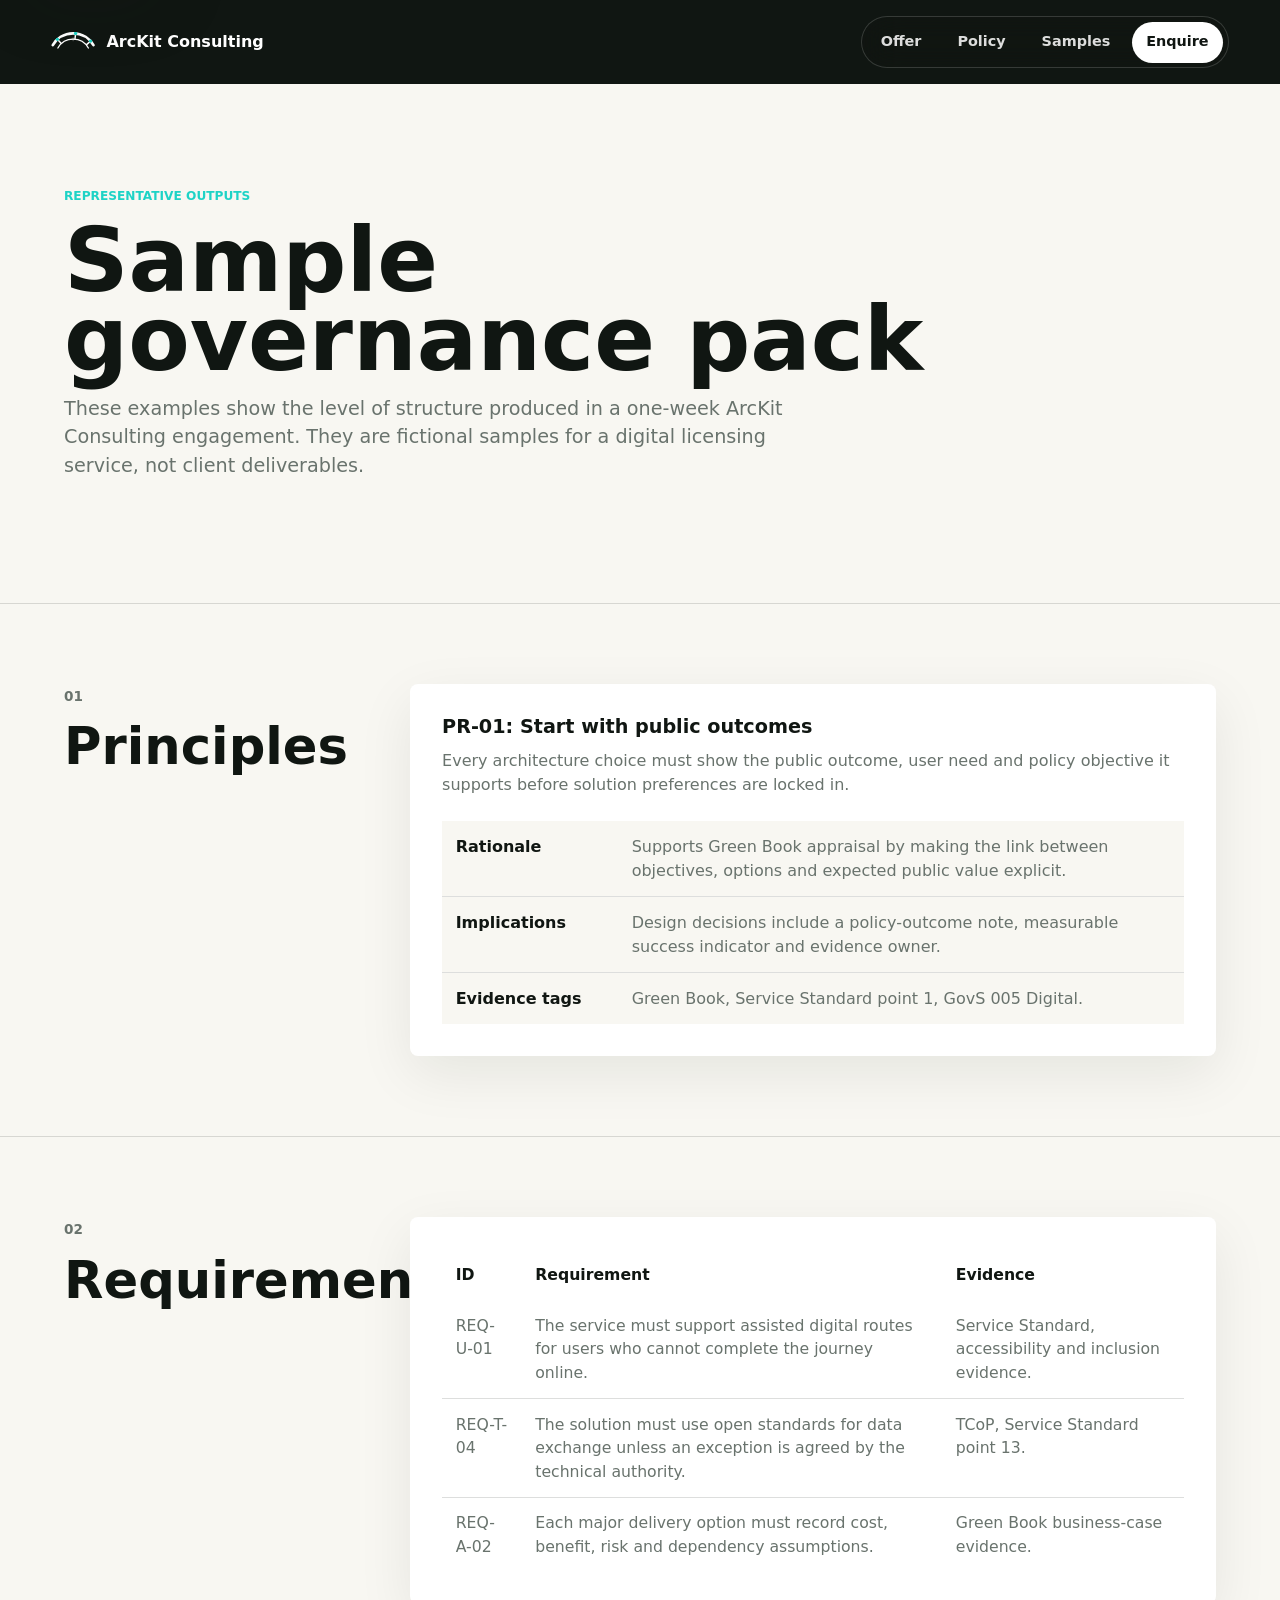
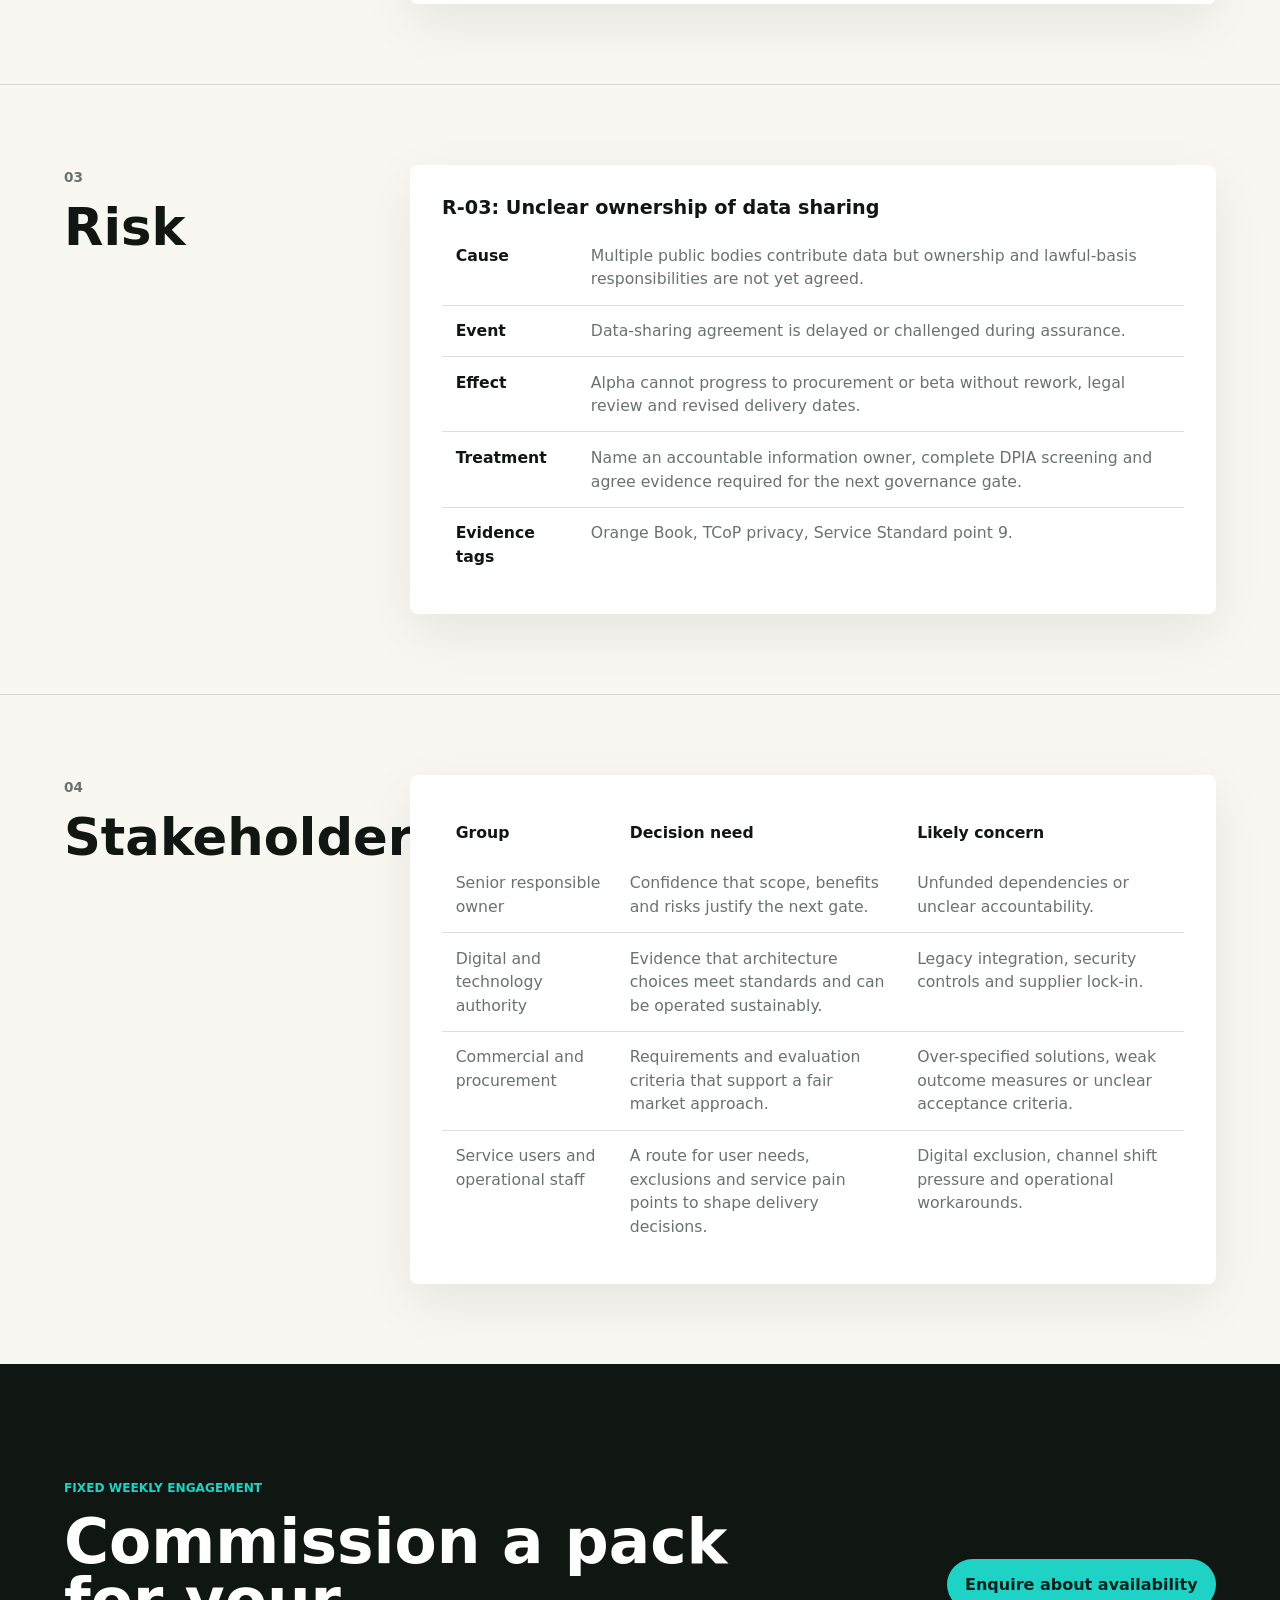
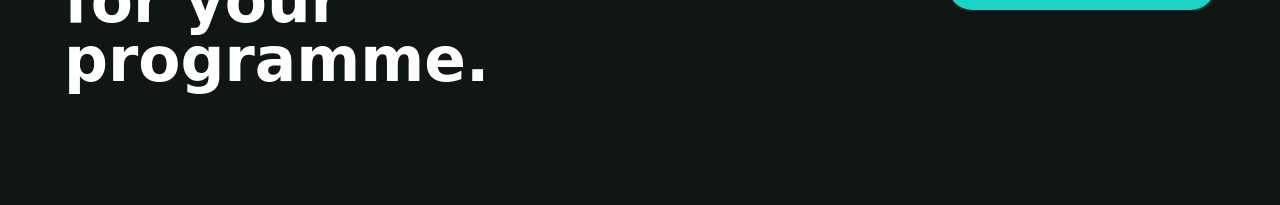
==== samples/governance-pack.html @ 8e113136 "feat: improve consulting site seo content" ====
<!doctype html>
<html lang="en">
  <head>
    <meta charset="utf-8">
    <meta name="viewport" content="width=device-width, initial-scale=1">
    <title>Sample Governance Pack | ArcKit Consulting</title>
    <meta
      name="description"
      content="Sample ArcKit Consulting outputs for a public sector architecture governance pack: principles, requirements, risk and stakeholders."
    >
    <link rel="canonical" href="https://tractorjuice.github.io/arckit-consulting/samples/governance-pack.html">
    <meta property="og:title" content="Sample Governance Pack | ArcKit Consulting">
    <meta
      property="og:description"
      content="Representative examples of the principles, requirements, risk and stakeholder outputs produced by ArcKit Consulting."
    >
    <meta property="og:type" content="article">
    <meta property="og:url" content="https://tractorjuice.github.io/arckit-consulting/samples/governance-pack.html">
    <meta property="og:image" content="https://tractorjuice.github.io/arckit-consulting/assets/hero-governance-pack.png">
    <meta name="twitter:card" content="summary_large_image">
    <link rel="icon" href="../assets/arckit-mark.svg" type="image/svg+xml">
    <link rel="stylesheet" href="../styles.css">
  </head>
  <body class="subpage">
    <a class="skip-link" href="#main">Skip to content</a>

    <header class="site-header" aria-label="Primary navigation">
      <a class="brand" href="../index.html" aria-label="ArcKit Consulting home">
        <img src="../assets/arckit-mark.svg" width="44" height="20" alt="">
        <span>ArcKit Consulting</span>
      </a>
      <nav>
        <a href="../index.html#offer">Offer</a>
        <a href="../index.html#policy">Policy</a>
        <a href="../index.html#samples">Samples</a>
        <a class="nav-cta" href="mailto:mark.craddock@mcc.co.uk?subject=ArcKit%20Consulting%20enquiry">Enquire</a>
      </nav>
    </header>

    <main id="main" class="sample-page">
      <section class="sample-hero">
        <div class="section-kicker">Representative outputs</div>
        <h1>Sample governance pack</h1>
        <p>
          These examples show the level of structure produced in a one-week ArcKit Consulting engagement. They are fictional samples for a digital licensing service, not client deliverables.
        </p>
      </section>

      <section class="sample-output" aria-labelledby="principles-title">
        <div>
          <span class="doc-index">01</span>
          <h2 id="principles-title">Principles</h2>
        </div>
        <div class="sample-block">
          <h3>PR-01: Start with public outcomes</h3>
          <p>
            Every architecture choice must show the public outcome, user need and policy objective it supports before solution preferences are locked in.
          </p>
          <dl>
            <div>
              <dt>Rationale</dt>
              <dd>Supports Green Book appraisal by making the link between objectives, options and expected public value explicit.</dd>
            </div>
            <div>
              <dt>Implications</dt>
              <dd>Design decisions include a policy-outcome note, measurable success indicator and evidence owner.</dd>
            </div>
            <div>
              <dt>Evidence tags</dt>
              <dd>Green Book, Service Standard point 1, GovS 005 Digital.</dd>
            </div>
          </dl>
        </div>
      </section>

      <section class="sample-output" aria-labelledby="requirements-title">
        <div>
          <span class="doc-index">02</span>
          <h2 id="requirements-title">Requirements</h2>
        </div>
        <div class="sample-block">
          <table>
            <thead>
              <tr>
                <th>ID</th>
                <th>Requirement</th>
                <th>Evidence</th>
              </tr>
            </thead>
            <tbody>
              <tr>
                <td data-label="ID">REQ-U-01</td>
                <td data-label="Requirement">The service must support assisted digital routes for users who cannot complete the journey online.</td>
                <td data-label="Evidence">Service Standard, accessibility and inclusion evidence.</td>
              </tr>
              <tr>
                <td data-label="ID">REQ-T-04</td>
                <td data-label="Requirement">The solution must use open standards for data exchange unless an exception is agreed by the technical authority.</td>
                <td data-label="Evidence">TCoP, Service Standard point 13.</td>
              </tr>
              <tr>
                <td data-label="ID">REQ-A-02</td>
                <td data-label="Requirement">Each major delivery option must record cost, benefit, risk and dependency assumptions.</td>
                <td data-label="Evidence">Green Book business-case evidence.</td>
              </tr>
            </tbody>
          </table>
        </div>
      </section>

      <section class="sample-output" aria-labelledby="risk-title">
        <div>
          <span class="doc-index">03</span>
          <h2 id="risk-title">Risk</h2>
        </div>
        <div class="sample-block">
          <h3>R-03: Unclear ownership of data sharing</h3>
          <table>
            <tbody>
              <tr>
                <th scope="row">Cause</th>
                <td>Multiple public bodies contribute data but ownership and lawful-basis responsibilities are not yet agreed.</td>
              </tr>
              <tr>
                <th scope="row">Event</th>
                <td>Data-sharing agreement is delayed or challenged during assurance.</td>
              </tr>
              <tr>
                <th scope="row">Effect</th>
                <td>Alpha cannot progress to procurement or beta without rework, legal review and revised delivery dates.</td>
              </tr>
              <tr>
                <th scope="row">Treatment</th>
                <td>Name an accountable information owner, complete DPIA screening and agree evidence required for the next governance gate.</td>
              </tr>
              <tr>
                <th scope="row">Evidence tags</th>
                <td>Orange Book, TCoP privacy, Service Standard point 9.</td>
              </tr>
            </tbody>
          </table>
        </div>
      </section>

      <section class="sample-output" aria-labelledby="stakeholders-title">
        <div>
          <span class="doc-index">04</span>
          <h2 id="stakeholders-title">Stakeholders</h2>
        </div>
        <div class="sample-block">
          <table>
            <thead>
              <tr>
                <th>Group</th>
                <th>Decision need</th>
                <th>Likely concern</th>
              </tr>
            </thead>
            <tbody>
              <tr>
                <td data-label="Group">Senior responsible owner</td>
                <td data-label="Decision need">Confidence that scope, benefits and risks justify the next gate.</td>
                <td data-label="Likely concern">Unfunded dependencies or unclear accountability.</td>
              </tr>
              <tr>
                <td data-label="Group">Digital and technology authority</td>
                <td data-label="Decision need">Evidence that architecture choices meet standards and can be operated sustainably.</td>
                <td data-label="Likely concern">Legacy integration, security controls and supplier lock-in.</td>
              </tr>
              <tr>
                <td data-label="Group">Commercial and procurement</td>
                <td data-label="Decision need">Requirements and evaluation criteria that support a fair market approach.</td>
                <td data-label="Likely concern">Over-specified solutions, weak outcome measures or unclear acceptance criteria.</td>
              </tr>
              <tr>
                <td data-label="Group">Service users and operational staff</td>
                <td data-label="Decision need">A route for user needs, exclusions and service pain points to shape delivery decisions.</td>
                <td data-label="Likely concern">Digital exclusion, channel shift pressure and operational workarounds.</td>
              </tr>
            </tbody>
          </table>
        </div>
      </section>

      <section class="cta-section">
        <div>
          <p class="eyebrow">Fixed weekly engagement</p>
          <h2>Commission a pack for your programme.</h2>
        </div>
        <a class="button primary" href="mailto:mark.craddock@mcc.co.uk?subject=ArcKit%20Consulting%20sample%20pack%20enquiry">Enquire about availability</a>
      </section>
    </main>
  </body>
</html>
---- styles.css ----
:root {
  --ink: #101612;
  --ink-soft: #26332d;
  --paper: #f8f7f2;
  --white: #ffffff;
  --muted: #69736d;
  --line: rgba(16, 22, 18, 0.14);
  --green: #0e7a5f;
  --green-bright: #1ed3c6;
  --red: #c7493a;
  --amber: #d7922a;
  --violet: #6b5bd6;
  --shadow: 0 24px 70px rgba(16, 22, 18, 0.16);
  color-scheme: light;
}

* {
  box-sizing: border-box;
}

html {
  scroll-behavior: smooth;
}

body {
  margin: 0;
  background: var(--paper);
  color: var(--ink);
  font-family: Inter, ui-sans-serif, system-ui, -apple-system, BlinkMacSystemFont, "Segoe UI", sans-serif;
  line-height: 1.5;
}

body::selection {
  background: rgba(30, 211, 198, 0.32);
}

a {
  color: inherit;
  text-decoration: none;
}

img {
  display: block;
  max-width: 100%;
}

.skip-link {
  position: fixed;
  top: 1rem;
  left: 1rem;
  z-index: 20;
  transform: translateY(-180%);
  border-radius: 999px;
  background: var(--white);
  color: var(--ink);
  padding: 0.75rem 1rem;
  box-shadow: var(--shadow);
  transition: transform 0.2s ease;
}

.skip-link:focus {
  transform: translateY(0);
}

.site-header {
  position: fixed;
  top: 0;
  left: 0;
  right: 0;
  z-index: 10;
  display: flex;
  align-items: center;
  justify-content: space-between;
  gap: 1rem;
  padding: 1rem clamp(1rem, 4vw, 3.5rem);
  color: var(--white);
}

.site-header::before {
  content: "";
  position: absolute;
  inset: 0;
  z-index: -1;
  background: linear-gradient(180deg, rgba(16, 22, 18, 0.74), rgba(16, 22, 18, 0));
  pointer-events: none;
}

.subpage .site-header {
  position: sticky;
  background: var(--ink);
}

.subpage .site-header::before {
  display: none;
}

.brand,
.footer-brand {
  display: inline-flex;
  align-items: center;
  gap: 0.7rem;
  font-weight: 760;
}

.brand img,
.footer-brand img {
  width: 44px;
  height: auto;
}

nav {
  display: flex;
  align-items: center;
  gap: 0.45rem;
  border: 1px solid rgba(255, 255, 255, 0.16);
  border-radius: 999px;
  background: rgba(16, 22, 18, 0.44);
  padding: 0.3rem;
  backdrop-filter: blur(18px);
}

nav a {
  border-radius: 999px;
  padding: 0.6rem 0.9rem;
  color: rgba(255, 255, 255, 0.86);
  font-size: 0.9rem;
  font-weight: 680;
}

nav a:hover,
nav a:focus-visible {
  background: rgba(255, 255, 255, 0.13);
  color: var(--white);
}

.nav-cta {
  background: var(--white);
  color: var(--ink);
}

.hero {
  position: relative;
  display: grid;
  min-height: 88svh;
  overflow: hidden;
  padding: 8rem clamp(1rem, 5vw, 4rem) 4rem;
  color: var(--white);
}

.hero-media,
.hero-shade {
  position: absolute;
  inset: 0;
  width: 100%;
  height: 100%;
}

.hero-media {
  object-fit: cover;
  object-position: center;
}

.hero-shade {
  background:
    linear-gradient(90deg, rgba(16, 22, 18, 0.92) 0%, rgba(16, 22, 18, 0.72) 38%, rgba(16, 22, 18, 0.26) 73%),
    linear-gradient(180deg, rgba(16, 22, 18, 0.14) 0%, rgba(16, 22, 18, 0.72) 100%);
}

.hero-content {
  position: relative;
  z-index: 1;
  align-self: end;
  width: min(760px, 100%);
}

.eyebrow,
.section-kicker {
  margin: 0 0 1rem;
  color: var(--green-bright);
  font-size: 0.76rem;
  font-weight: 800;
  letter-spacing: 0;
  text-transform: uppercase;
}

h1,
h2,
h3,
p {
  margin-top: 0;
}

h1 {
  margin-bottom: 1rem;
  font-size: clamp(4.1rem, 8vw, 8.5rem);
  line-height: 0.88;
  letter-spacing: 0;
}

h2 {
  margin-bottom: 0;
  font-size: clamp(2.25rem, 4.8vw, 5rem);
  line-height: 0.96;
  letter-spacing: 0;
}

h3 {
  margin-bottom: 0.7rem;
  font-size: 1.2rem;
  line-height: 1.15;
}

.hero-copy {
  max-width: 660px;
  margin-bottom: 2rem;
  color: rgba(255, 255, 255, 0.86);
  font-size: clamp(1.15rem, 2vw, 1.45rem);
}

.hero-actions,
.cta-section {
  display: flex;
  flex-wrap: wrap;
  gap: 0.8rem;
  align-items: center;
}

.button {
  display: inline-flex;
  align-items: center;
  justify-content: center;
  min-height: 3rem;
  border-radius: 999px;
  padding: 0.85rem 1.15rem;
  font-weight: 800;
  transition: transform 0.2s ease, background 0.2s ease, border-color 0.2s ease;
}

.button:hover,
.button:focus-visible {
  transform: translateY(-2px);
}

.button.primary {
  background: var(--green-bright);
  color: #05221d;
}

.button.secondary {
  border: 1px solid rgba(255, 255, 255, 0.28);
  background: rgba(255, 255, 255, 0.08);
  color: var(--white);
}

.button.dark {
  background: var(--ink);
  color: var(--white);
}

.hero-panel {
  position: absolute;
  right: clamp(1rem, 4vw, 3.5rem);
  bottom: 3.5rem;
  z-index: 1;
  width: min(300px, calc(100% - 2rem));
  border: 1px solid rgba(255, 255, 255, 0.2);
  border-radius: 8px;
  background: rgba(16, 22, 18, 0.56);
  padding: 1.1rem;
  box-shadow: 0 22px 70px rgba(0, 0, 0, 0.28);
  backdrop-filter: blur(20px);
}

.price {
  display: block;
  font-size: 4rem;
  font-weight: 840;
  line-height: 0.92;
  letter-spacing: 0;
}

.price-note {
  display: block;
  margin: 0.2rem 0 1rem;
  color: rgba(255, 255, 255, 0.72);
}

.panel-line {
  display: block;
  border-top: 1px solid rgba(255, 255, 255, 0.18);
  padding: 0.64rem 0;
  color: rgba(255, 255, 255, 0.86);
  font-weight: 720;
}

.signal-band {
  display: grid;
  grid-template-columns: repeat(3, 1fr);
  gap: 1px;
  background: var(--line);
  border-bottom: 1px solid var(--line);
}

.signal-band div {
  background: var(--white);
  padding: clamp(1.15rem, 3vw, 2rem) clamp(1rem, 4vw, 3.5rem);
}

.signal-band strong,
.signal-band span {
  display: block;
}

.signal-band strong {
  font-size: clamp(1.45rem, 3vw, 2.2rem);
  line-height: 1;
}

.signal-band span {
  margin-top: 0.45rem;
  color: var(--muted);
}

.section,
.delivery,
.outcomes,
.cta-section,
footer {
  padding: clamp(4.5rem, 9vw, 8rem) clamp(1rem, 5vw, 4rem);
}

.split,
.delivery-header {
  display: grid;
  grid-template-columns: minmax(0, 0.95fr) minmax(300px, 0.75fr);
  gap: clamp(2rem, 6vw, 5rem);
  align-items: start;
}

.intro-copy,
.lead,
.delivery-header p,
.outcome-columns p,
footer p {
  color: var(--muted);
  font-size: 1.03rem;
}

.intro-copy p:last-child {
  margin-bottom: 0;
}

.document-grid {
  display: grid;
  grid-template-columns: repeat(4, 1fr);
  gap: 1px;
  background: var(--line);
  border-block: 1px solid var(--line);
}

.doc-card {
  position: relative;
  min-height: 21rem;
  overflow: hidden;
  background: var(--white);
  padding: clamp(1.2rem, 3vw, 2rem);
}

.doc-card::before {
  content: "";
  position: absolute;
  inset: auto 1.2rem 1.2rem auto;
  width: 5rem;
  aspect-ratio: 1;
  border-radius: 50%;
  opacity: 0.14;
}

.accent-green::before {
  background: var(--green);
}

.accent-red::before {
  background: var(--red);
}

.accent-amber::before {
  background: var(--amber);
}

.accent-ink::before {
  background: var(--violet);
}

.doc-index {
  display: inline-block;
  margin-bottom: 7rem;
  color: var(--muted);
  font-size: 0.85rem;
  font-weight: 800;
}

.doc-card p,
.benefit-list p,
.timeline p {
  color: var(--muted);
}

.public-sector {
  background: #101612;
  color: var(--white);
}

.public-sector .lead,
.public-sector .benefit-list p {
  color: rgba(255, 255, 255, 0.68);
}

.benefit-list {
  display: grid;
  gap: 1rem;
}

.benefit-list div {
  border-top: 1px solid rgba(255, 255, 255, 0.18);
  padding-top: 1rem;
}

.value-section,
.policy-section,
.samples-section {
  padding: clamp(4.5rem, 9vw, 8rem) clamp(1rem, 5vw, 4rem);
}

.value-section {
  display: grid;
  grid-template-columns: minmax(0, 0.85fr) minmax(320px, 1fr);
  gap: clamp(2rem, 6vw, 5rem);
  background: var(--ink);
  color: var(--white);
}

.value-grid {
  display: grid;
  grid-template-columns: repeat(2, 1fr);
  gap: 1px;
  background: rgba(255, 255, 255, 0.16);
  border: 1px solid rgba(255, 255, 255, 0.16);
}

.value-grid article {
  min-height: 13rem;
  background: rgba(255, 255, 255, 0.055);
  padding: 1rem;
}

.value-grid span {
  display: block;
  margin-bottom: 2.8rem;
  color: var(--green-bright);
  font-size: 0.82rem;
  font-weight: 840;
}

.value-grid p {
  color: rgba(255, 255, 255, 0.66);
}

.policy-section {
  background: var(--white);
}

.policy-header,
.samples-section {
  display: grid;
  grid-template-columns: minmax(0, 0.92fr) minmax(320px, 1fr);
  gap: clamp(2rem, 6vw, 5rem);
  align-items: start;
}

.policy-header {
  margin-bottom: clamp(2rem, 5vw, 4rem);
}

.policy-header p {
  color: var(--muted);
  font-size: 1.08rem;
}

.policy-grid {
  display: grid;
  grid-template-columns: repeat(5, 1fr);
  gap: 1px;
  background: var(--line);
  border: 1px solid var(--line);
}

.policy-grid a {
  min-height: 17rem;
  background: var(--paper);
  padding: 1.15rem;
  transition: background 0.2s ease, transform 0.2s ease;
}

.policy-grid a:hover,
.policy-grid a:focus-visible {
  background: #eef7f3;
  transform: translateY(-2px);
}

.policy-grid span,
.sample-preview span {
  display: block;
  margin-bottom: 2.5rem;
  color: var(--green);
  font-size: 0.78rem;
  font-weight: 800;
  text-transform: uppercase;
}

.policy-grid p,
.sample-preview p {
  color: var(--muted);
}

.samples-section {
  background: #eef2ed;
}

.sample-preview {
  display: grid;
  grid-template-columns: repeat(2, 1fr);
  gap: 1px;
  background: var(--line);
  border: 1px solid var(--line);
}

.sample-preview article {
  background: var(--white);
  padding: 1rem;
}

.samples-section .button {
  align-self: start;
  grid-column: 2;
  justify-self: start;
}

.delivery {
  background: var(--white);
}

.delivery-header {
  margin-bottom: clamp(2rem, 5vw, 4rem);
}

.timeline {
  display: grid;
  grid-template-columns: repeat(5, 1fr);
  gap: 1px;
  margin: 0;
  padding: 0;
  list-style: none;
  background: var(--line);
  border: 1px solid var(--line);
}

.timeline li {
  background: var(--paper);
  padding: clamp(1rem, 2.5vw, 1.4rem);
}

.timeline span {
  display: inline-block;
  margin-bottom: 1.8rem;
  border-radius: 999px;
  background: var(--ink);
  color: var(--white);
  padding: 0.3rem 0.55rem;
  font-size: 0.78rem;
  font-weight: 800;
}

.timeline strong {
  display: block;
  margin-bottom: 0.5rem;
  font-size: 1.08rem;
}

.timeline p {
  margin-bottom: 0;
  font-size: 0.95rem;
}

.outcomes {
  display: grid;
  grid-template-columns: minmax(0, 0.72fr) minmax(320px, 1fr);
  gap: clamp(2rem, 6vw, 5rem);
}

.outcome-columns {
  display: grid;
  grid-template-columns: repeat(3, 1fr);
  gap: 1rem;
}

.outcome-columns div {
  border-left: 4px solid var(--green);
  background: rgba(255, 255, 255, 0.62);
  padding: 1rem;
}

.outcome-columns div:nth-child(2) {
  border-color: var(--red);
}

.outcome-columns div:nth-child(3) {
  border-color: var(--amber);
}

.outcome-columns p {
  margin-bottom: 0;
}

.cta-section {
  justify-content: space-between;
  background: var(--ink);
  color: var(--white);
}

.cta-section h2 {
  max-width: 720px;
}

footer {
  display: flex;
  align-items: center;
  justify-content: space-between;
  gap: 1rem;
  background: #070a08;
  color: var(--white);
  padding-block: 1.5rem;
}

footer p {
  margin-bottom: 0;
  color: rgba(255, 255, 255, 0.64);
}

.sample-page {
  background: var(--paper);
}

.sample-hero {
  padding: clamp(4rem, 8vw, 7rem) clamp(1rem, 5vw, 4rem);
}

.sample-hero h1 {
  max-width: 900px;
  color: var(--ink);
  font-size: clamp(3.4rem, 7vw, 7rem);
}

.sample-hero p {
  max-width: 740px;
  color: var(--muted);
  font-size: 1.2rem;
}

.sample-output {
  display: grid;
  grid-template-columns: minmax(0, 0.35fr) minmax(320px, 1fr);
  gap: clamp(1.5rem, 5vw, 4rem);
  border-top: 1px solid var(--line);
  padding: clamp(3rem, 7vw, 5rem) clamp(1rem, 5vw, 4rem);
}

.sample-output .doc-index {
  margin-bottom: 1rem;
}

.sample-output h2 {
  font-size: clamp(2rem, 4vw, 3.2rem);
}

.sample-block {
  border-radius: 8px;
  background: var(--white);
  padding: clamp(1rem, 3vw, 2rem);
  box-shadow: 0 18px 55px rgba(16, 22, 18, 0.08);
}

.sample-block p {
  color: var(--muted);
}

.sample-block dl {
  display: grid;
  gap: 1px;
  margin: 1.5rem 0 0;
  background: var(--line);
}

.sample-block dl div {
  display: grid;
  grid-template-columns: 10rem 1fr;
  gap: 1rem;
  background: var(--paper);
  padding: 0.85rem;
}

.sample-block dt,
.sample-block th {
  color: var(--ink);
  font-weight: 820;
  text-align: left;
}

.sample-block dd {
  margin: 0;
  color: var(--muted);
}

.sample-block table {
  width: 100%;
  border-collapse: collapse;
  font-size: 0.98rem;
}

.sample-block th,
.sample-block td {
  border-bottom: 1px solid var(--line);
  padding: 0.85rem;
  vertical-align: top;
}

.sample-block td {
  color: var(--muted);
}

.sample-block tr:last-child th,
.sample-block tr:last-child td {
  border-bottom: 0;
}

@media (max-width: 1080px) {
  .hero {
    min-height: 92svh;
  }

  .hero-panel {
    position: relative;
    right: auto;
    bottom: auto;
    align-self: end;
    margin-top: 2rem;
  }

  .document-grid,
  .timeline,
  .outcome-columns,
  .policy-grid,
  .sample-preview {
    grid-template-columns: repeat(2, 1fr);
  }

  .outcomes,
  .value-section,
  .policy-header,
  .samples-section,
  .sample-output {
    grid-template-columns: 1fr;
  }

  .samples-section .button {
    grid-column: 1;
  }
}

@media (max-width: 760px) {
  .site-header {
    position: absolute;
    align-items: flex-start;
  }

  .brand span {
    max-width: 7.4rem;
    line-height: 1.1;
  }

  nav {
    justify-content: flex-end;
    max-width: 13.2rem;
    border-radius: 8px;
    flex-wrap: wrap;
  }

  nav a {
    padding: 0.5rem 0.62rem;
    font-size: 0.8rem;
  }

  .nav-cta {
    display: none;
  }

  .hero {
    min-height: 91svh;
    padding-top: 8.8rem;
  }

  .hero-shade {
    background:
      linear-gradient(180deg, rgba(16, 22, 18, 0.78) 0%, rgba(16, 22, 18, 0.6) 35%, rgba(16, 22, 18, 0.9) 100%),
      linear-gradient(90deg, rgba(16, 22, 18, 0.7), rgba(16, 22, 18, 0.2));
  }

  h1 {
    font-size: 4rem;
  }

  h2 {
    font-size: 2.35rem;
  }

  .split,
  .delivery-header,
  .signal-band {
    grid-template-columns: 1fr;
  }

  .document-grid,
  .timeline,
  .outcome-columns,
  .value-grid,
  .policy-grid,
  .sample-preview {
    grid-template-columns: 1fr;
  }

  .doc-card {
    min-height: 15rem;
  }

  .doc-index {
    margin-bottom: 3rem;
  }

  .cta-section,
  footer {
    align-items: flex-start;
    flex-direction: column;
  }

  .sample-block {
    overflow-x: visible;
  }

  .sample-block dl div {
    grid-template-columns: 1fr;
  }

  .sample-block table,
  .sample-block thead,
  .sample-block tbody,
  .sample-block tr,
  .sample-block th,
  .sample-block td {
    display: block;
    width: 100%;
  }

  .sample-block thead {
    display: none;
  }

  .sample-block tr {
    border-bottom: 1px solid var(--line);
    padding: 0.65rem 0;
  }

  .sample-block tr:last-child {
    border-bottom: 0;
  }

  .sample-block th,
  .sample-block td {
    border-bottom: 0;
    padding: 0.35rem 0;
  }

  .sample-block td[data-label]::before {
    content: attr(data-label);
    display: block;
    margin-bottom: 0.15rem;
    color: var(--ink);
    font-size: 0.76rem;
    font-weight: 820;
  }
}
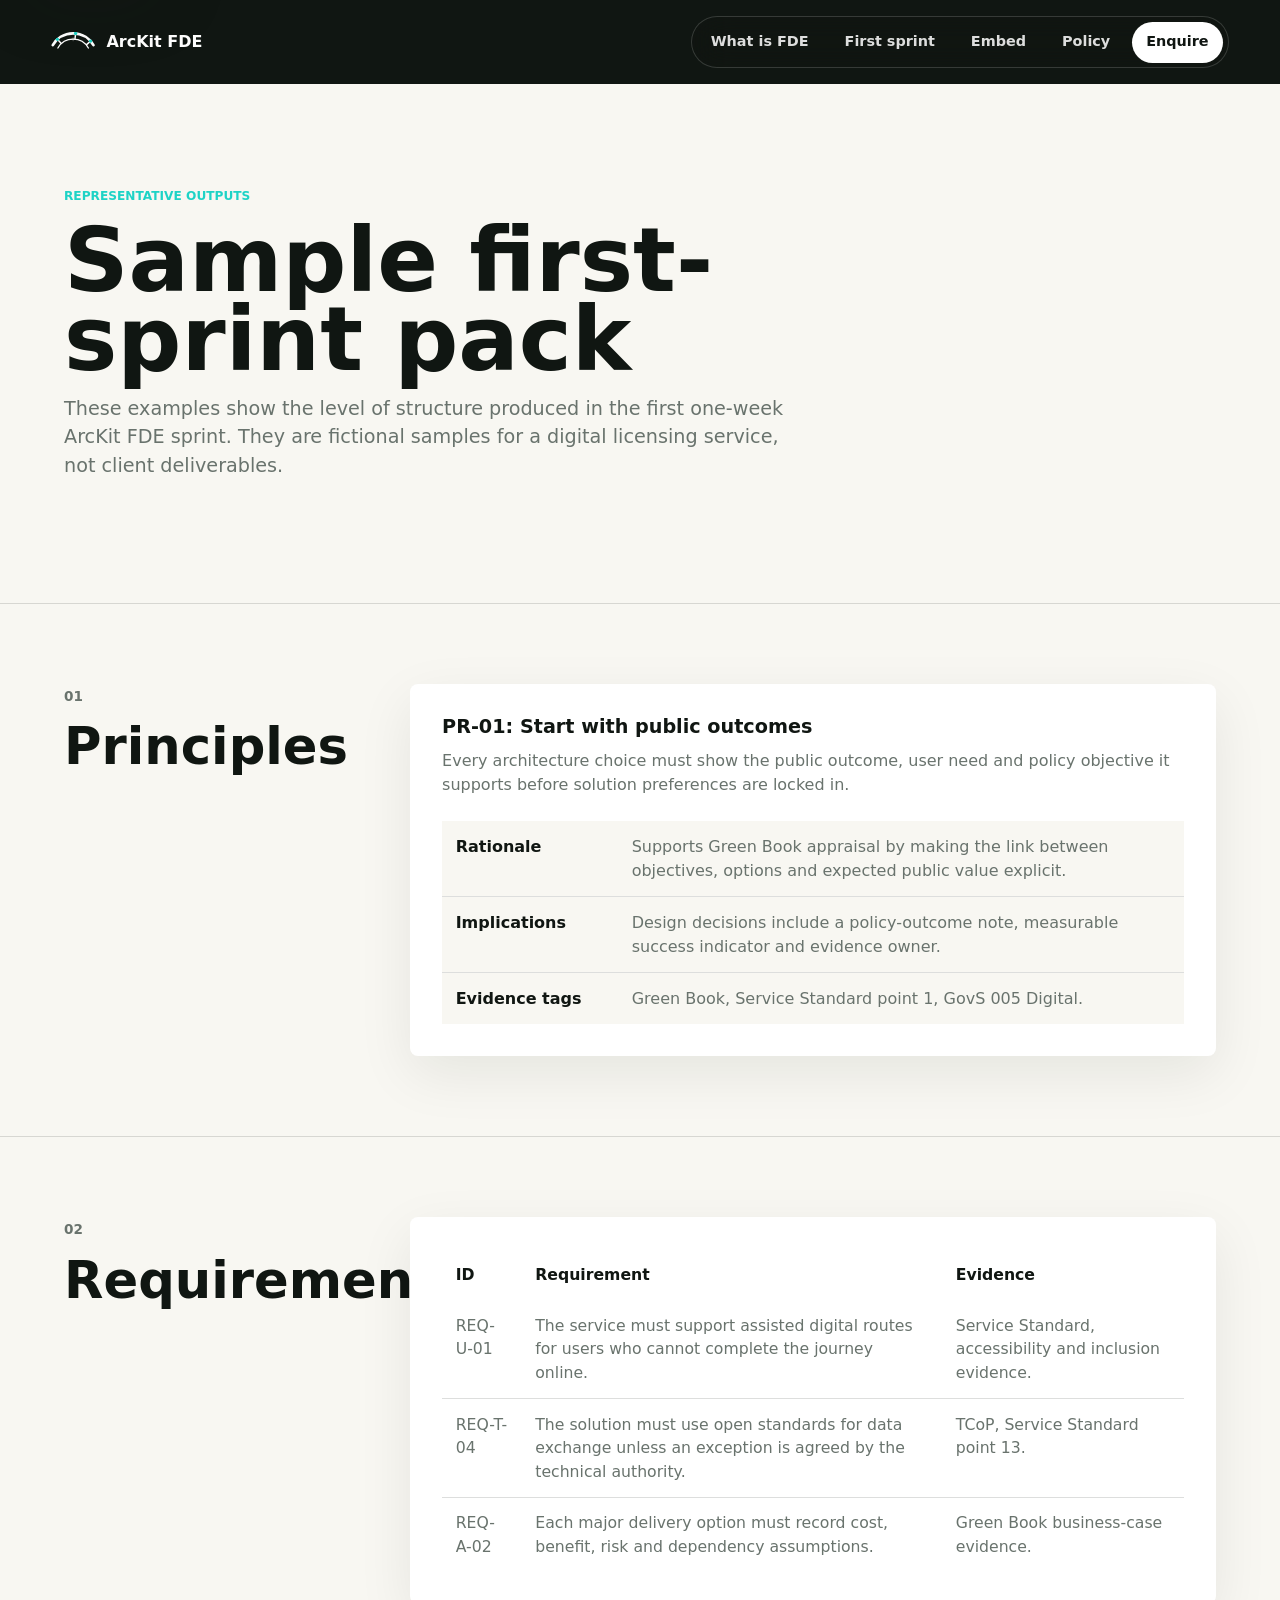
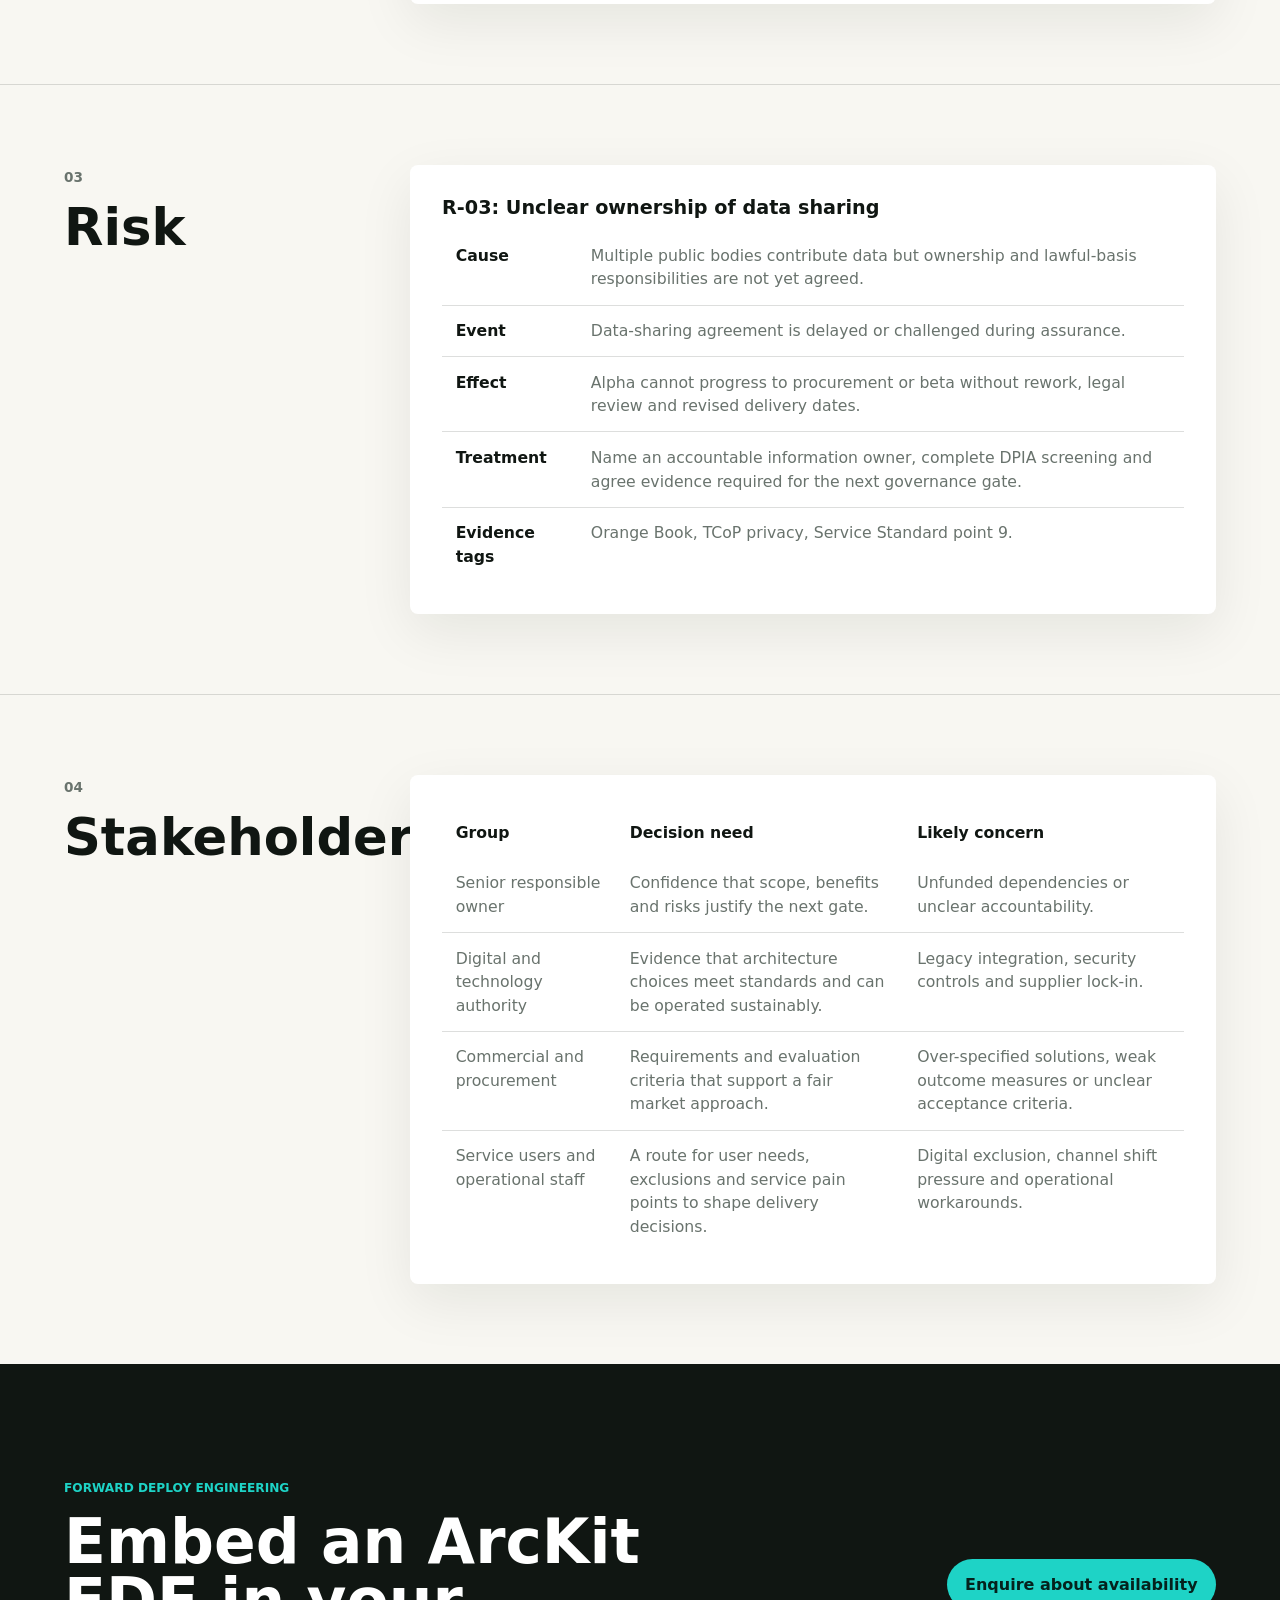
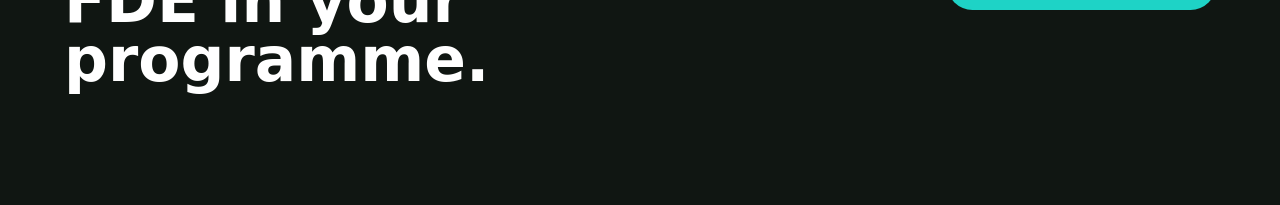
==== commit 26980add: "feat: rebrand site as ArcKit Forward Deploy Engineering (FDE) Reframes the site from "ArcKit Consult" ====
--- a/samples/governance-pack.html
+++ b/samples/governance-pack.html
@@ -3,16 +3,16 @@
   <head>
     <meta charset="utf-8">
     <meta name="viewport" content="width=device-width, initial-scale=1">
-    <title>Sample Governance Pack | ArcKit Consulting</title>
+    <title>Sample First-Sprint Pack | ArcKit FDE</title>
     <meta
       name="description"
-      content="Sample ArcKit Consulting outputs for a public sector architecture governance pack: principles, requirements, risk and stakeholders."
+      content="Sample ArcKit Forward Deploy Engineering outputs from the first sprint: principles, requirements, risk and stakeholders for a UK public sector programme."
     >
     <link rel="canonical" href="https://tractorjuice.github.io/arckit-consulting/samples/governance-pack.html">
-    <meta property="og:title" content="Sample Governance Pack | ArcKit Consulting">
+    <meta property="og:title" content="Sample First-Sprint Pack | ArcKit FDE">
     <meta
       property="og:description"
-      content="Representative examples of the principles, requirements, risk and stakeholder outputs produced by ArcKit Consulting."
+      content="Representative examples of the principles, requirements, risk and stakeholder outputs produced in the first ArcKit FDE sprint."
     >
     <meta property="og:type" content="article">
     <meta property="og:url" content="https://tractorjuice.github.io/arckit-consulting/samples/governance-pack.html">
@@ -25,24 +25,25 @@
     <a class="skip-link" href="#main">Skip to content</a>
 
     <header class="site-header" aria-label="Primary navigation">
-      <a class="brand" href="../index.html" aria-label="ArcKit Consulting home">
+      <a class="brand" href="../index.html" aria-label="ArcKit FDE home">
         <img src="../assets/arckit-mark.svg" width="44" height="20" alt="">
-        <span>ArcKit Consulting</span>
+        <span>ArcKit FDE</span>
       </a>
       <nav>
-        <a href="../index.html#offer">Offer</a>
+        <a href="../index.html#what">What is FDE</a>
+        <a href="../index.html#offer">First sprint</a>
+        <a href="../index.html#embed">Embed</a>
         <a href="../index.html#policy">Policy</a>
-        <a href="../index.html#samples">Samples</a>
-        <a class="nav-cta" href="mailto:mark.craddock@mcc.co.uk?subject=ArcKit%20Consulting%20enquiry">Enquire</a>
+        <a class="nav-cta" href="mailto:mark.craddock@mcc.co.uk?subject=ArcKit%20FDE%20enquiry">Enquire</a>
       </nav>
     </header>
 
     <main id="main" class="sample-page">
       <section class="sample-hero">
         <div class="section-kicker">Representative outputs</div>
-        <h1>Sample governance pack</h1>
+        <h1>Sample first-sprint pack</h1>
         <p>
-          These examples show the level of structure produced in a one-week ArcKit Consulting engagement. They are fictional samples for a digital licensing service, not client deliverables.
+          These examples show the level of structure produced in the first one-week ArcKit FDE sprint. They are fictional samples for a digital licensing service, not client deliverables.
         </p>
       </section>
 
@@ -184,10 +185,10 @@
 
       <section class="cta-section">
         <div>
-          <p class="eyebrow">Fixed weekly engagement</p>
-          <h2>Commission a pack for your programme.</h2>
+          <p class="eyebrow">Forward deploy engineering</p>
+          <h2>Embed an ArcKit FDE in your programme.</h2>
         </div>
-        <a class="button primary" href="mailto:mark.craddock@mcc.co.uk?subject=ArcKit%20Consulting%20sample%20pack%20enquiry">Enquire about availability</a>
+        <a class="button primary" href="mailto:mark.craddock@mcc.co.uk?subject=ArcKit%20FDE%20sample%20pack%20enquiry">Enquire about availability</a>
       </section>
     </main>
   </body>
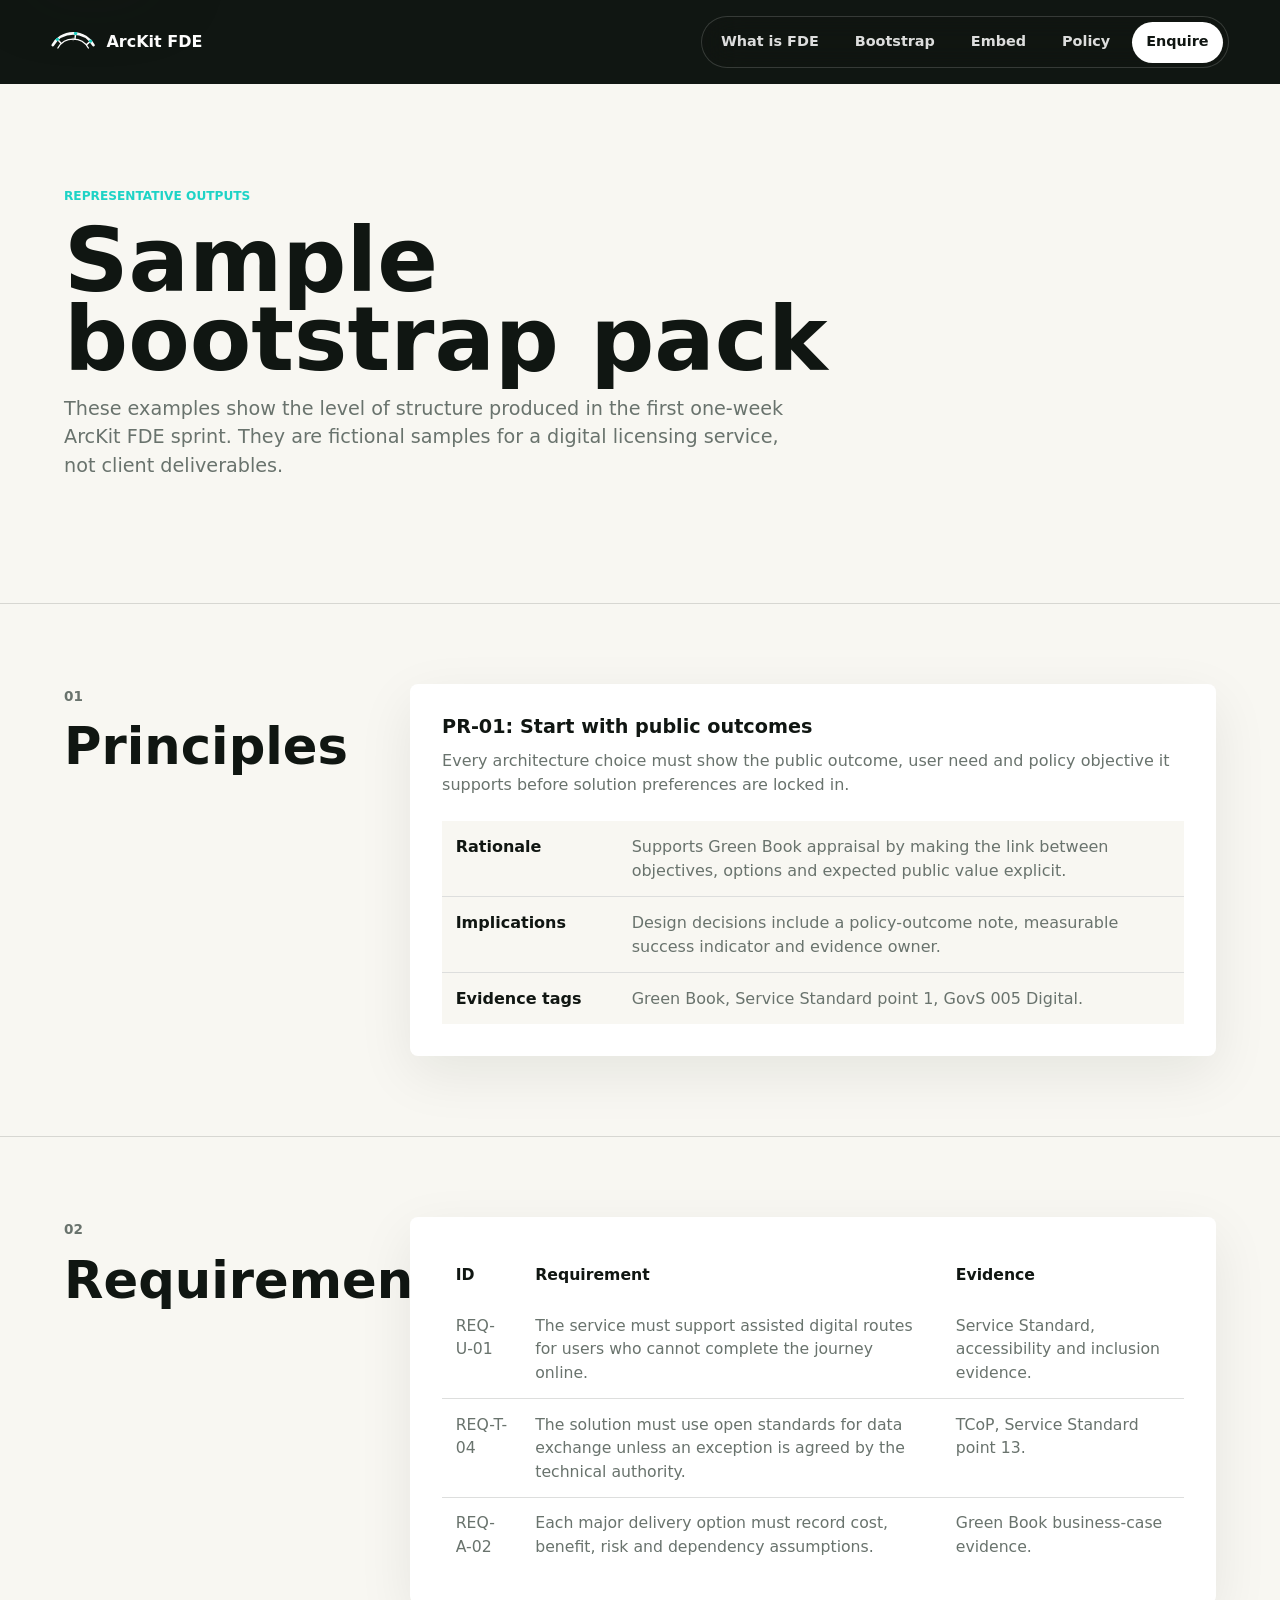
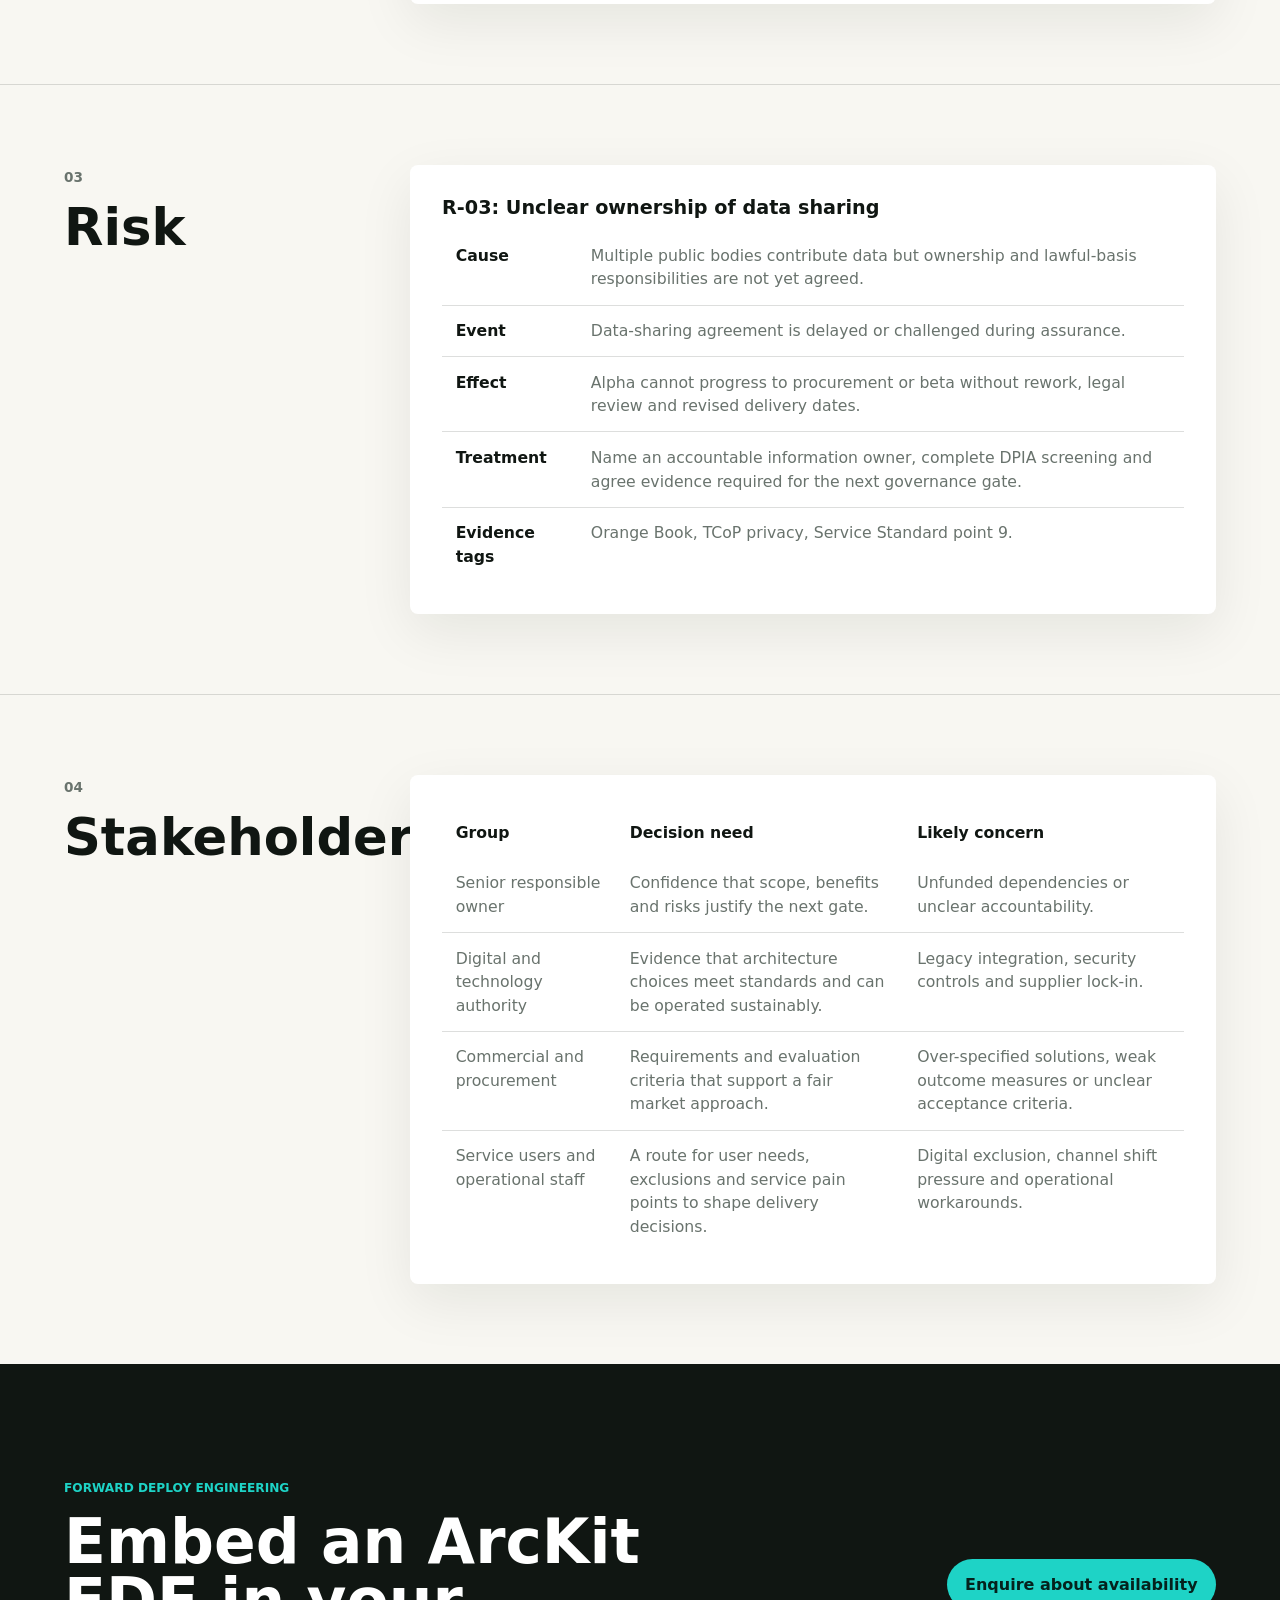
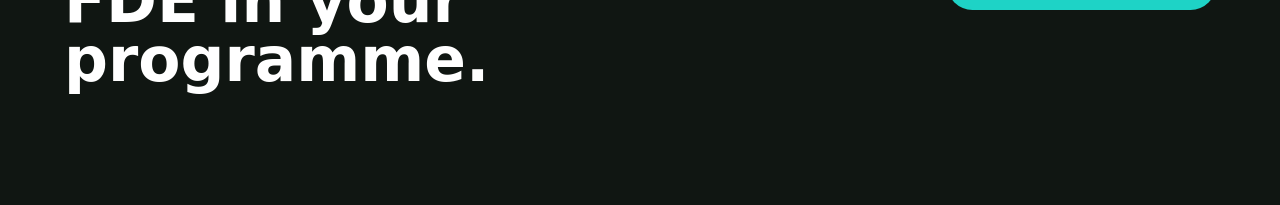
==== commit 7430364f: "feat: reposition as fixed-price bootstrap, switch contact email Two related changes:  1. Pricing ref" ====
--- a/samples/governance-pack.html
+++ b/samples/governance-pack.html
@@ -6,17 +6,17 @@
     <title>Sample First-Sprint Pack | ArcKit FDE</title>
     <meta
       name="description"
-      content="Sample ArcKit Forward Deploy Engineering outputs from the first sprint: principles, requirements, risk and stakeholders for a UK public sector programme."
+      content="Sample ArcKit Forward Deploy Engineering outputs from the bootstrap sprint: principles, requirements, risk and stakeholders for a UK public sector programme."
     >
-    <link rel="canonical" href="https://tractorjuice.github.io/arckit-consulting/samples/governance-pack.html">
+    <link rel="canonical" href="https://tractorjuice.github.io/arckit-fde/samples/governance-pack.html">
     <meta property="og:title" content="Sample First-Sprint Pack | ArcKit FDE">
     <meta
       property="og:description"
       content="Representative examples of the principles, requirements, risk and stakeholder outputs produced in the first ArcKit FDE sprint."
     >
     <meta property="og:type" content="article">
-    <meta property="og:url" content="https://tractorjuice.github.io/arckit-consulting/samples/governance-pack.html">
-    <meta property="og:image" content="https://tractorjuice.github.io/arckit-consulting/assets/hero-governance-pack.png">
+    <meta property="og:url" content="https://tractorjuice.github.io/arckit-fde/samples/governance-pack.html">
+    <meta property="og:image" content="https://tractorjuice.github.io/arckit-fde/assets/hero-governance-pack.png">
     <meta name="twitter:card" content="summary_large_image">
     <link rel="icon" href="../assets/arckit-mark.svg" type="image/svg+xml">
     <link rel="stylesheet" href="../styles.css">
@@ -29,19 +29,24 @@
         <img src="../assets/arckit-mark.svg" width="44" height="20" alt="">
         <span>ArcKit FDE</span>
       </a>
-      <nav>
+      <button class="nav-toggle" type="button" aria-expanded="false" aria-controls="primary-nav" aria-label="Open menu" onclick="var n=document.getElementById('primary-nav');var o=n.classList.toggle('nav--open');this.setAttribute('aria-expanded',o);this.setAttribute('aria-label',o?'Close menu':'Open menu')">
+        <span class="nav-toggle__bar" aria-hidden="true"></span>
+        <span class="nav-toggle__bar" aria-hidden="true"></span>
+        <span class="nav-toggle__bar" aria-hidden="true"></span>
+      </button>
+      <nav id="primary-nav" onclick="if(event.target.tagName==='A'){this.classList.remove('nav--open');var b=document.querySelector('.nav-toggle');if(b){b.setAttribute('aria-expanded','false');b.setAttribute('aria-label','Open menu')}}">
         <a href="../index.html#what">What is FDE</a>
-        <a href="../index.html#offer">First sprint</a>
+        <a href="../index.html#offer">Bootstrap</a>
         <a href="../index.html#embed">Embed</a>
         <a href="../index.html#policy">Policy</a>
-        <a class="nav-cta" href="mailto:mark.craddock@mcc.co.uk?subject=ArcKit%20FDE%20enquiry">Enquire</a>
+        <a class="nav-cta" href="mailto:mark@firstliot.uk?subject=ArcKit%20FDE%20enquiry">Enquire</a>
       </nav>
     </header>
 
     <main id="main" class="sample-page">
       <section class="sample-hero">
         <div class="section-kicker">Representative outputs</div>
-        <h1>Sample first-sprint pack</h1>
+        <h1>Sample bootstrap pack</h1>
         <p>
           These examples show the level of structure produced in the first one-week ArcKit FDE sprint. They are fictional samples for a digital licensing service, not client deliverables.
         </p>
@@ -188,7 +193,7 @@
           <p class="eyebrow">Forward deploy engineering</p>
           <h2>Embed an ArcKit FDE in your programme.</h2>
         </div>
-        <a class="button primary" href="mailto:mark.craddock@mcc.co.uk?subject=ArcKit%20FDE%20sample%20pack%20enquiry">Enquire about availability</a>
+        <a class="button primary" href="mailto:mark@firstliot.uk?subject=ArcKit%20FDE%20sample%20pack%20enquiry">Enquire about availability</a>
       </section>
     </main>
   </body>
--- a/styles.css
+++ b/styles.css
@@ -138,6 +138,52 @@
   color: var(--ink);
 }
 
+.nav-toggle {
+  display: none;
+  width: 2.75rem;
+  height: 2.75rem;
+  flex-direction: column;
+  align-items: center;
+  justify-content: center;
+  gap: 0.32rem;
+  border: 1px solid rgba(255, 255, 255, 0.22);
+  border-radius: 999px;
+  background: rgba(16, 22, 18, 0.5);
+  padding: 0;
+  color: var(--white);
+  cursor: pointer;
+  backdrop-filter: blur(18px);
+}
+
+.nav-toggle:focus-visible {
+  outline: 2px solid var(--green-bright);
+  outline-offset: 2px;
+}
+
+.nav-toggle__bar {
+  width: 1.1rem;
+  height: 2px;
+  border-radius: 2px;
+  background: currentColor;
+  transition: transform 0.2s ease, opacity 0.2s ease;
+}
+
+.nav-toggle[aria-expanded="true"] .nav-toggle__bar:nth-child(1) {
+  transform: translateY(0.41rem) rotate(45deg);
+}
+
+.nav-toggle[aria-expanded="true"] .nav-toggle__bar:nth-child(2) {
+  opacity: 0;
+}
+
+.nav-toggle[aria-expanded="true"] .nav-toggle__bar:nth-child(3) {
+  transform: translateY(-0.41rem) rotate(-45deg);
+}
+
+.subpage .nav-toggle {
+  background: rgba(255, 255, 255, 0.08);
+}
+
 .hero {
   position: relative;
   display: grid;
@@ -540,6 +586,22 @@
   padding: 1rem;
 }
 
+.sample-preview article a {
+  color: var(--green);
+  font-weight: 720;
+  text-decoration: underline;
+  text-underline-offset: 3px;
+}
+
+.sample-preview article a:hover,
+.sample-preview article a:focus-visible {
+  color: var(--ink);
+}
+
+.sample-preview article p:last-child {
+  margin-bottom: 0;
+}
+
 .samples-section .button {
   align-self: start;
   grid-column: 2;
@@ -780,28 +842,47 @@
 @media (max-width: 760px) {
   .site-header {
     position: absolute;
-    align-items: flex-start;
+    align-items: center;
+    flex-wrap: wrap;
+    row-gap: 0.6rem;
+  }
+
+  .subpage .site-header {
+    position: sticky;
   }
 
   .brand span {
-    max-width: 7.4rem;
     line-height: 1.1;
   }
 
+  .nav-toggle {
+    display: inline-flex;
+  }
+
   nav {
-    justify-content: flex-end;
-    max-width: 13.2rem;
+    flex-basis: 100%;
+    flex-direction: column;
+    align-items: stretch;
+    gap: 0;
+    border-radius: 12px;
+    padding: 0.4rem;
+    display: none;
+  }
+
+  nav.nav--open {
+    display: flex;
+  }
+
+  nav a {
     border-radius: 8px;
-    flex-wrap: wrap;
-  }
-
-  nav a {
-    padding: 0.5rem 0.62rem;
-    font-size: 0.8rem;
+    padding: 0.85rem 1rem;
+    font-size: 0.98rem;
+    text-align: left;
   }
 
   .nav-cta {
-    display: none;
+    margin-top: 0.3rem;
+    text-align: center;
   }
 
   .hero {
